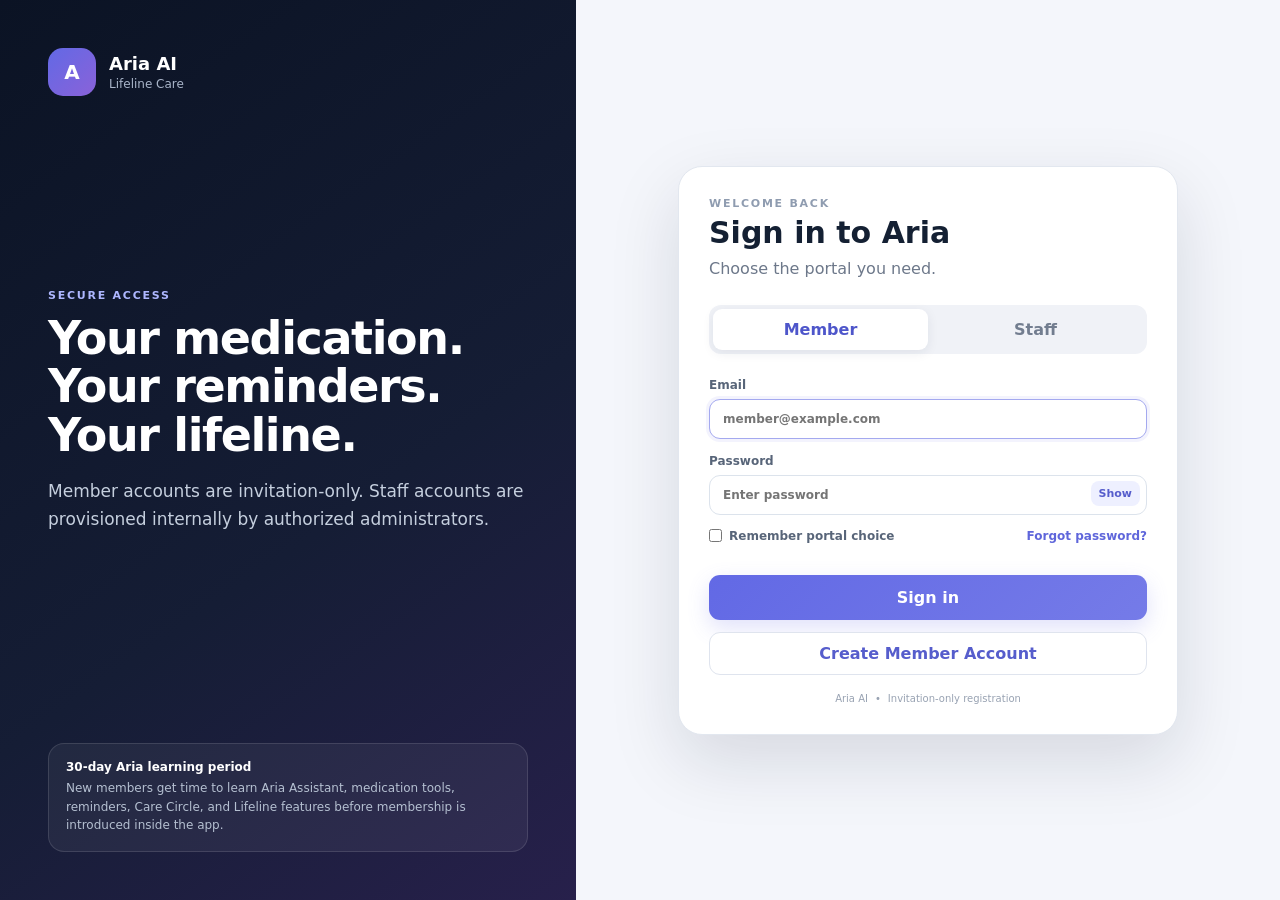
==== login.html @ 2509bb34 "Start members with training trial before membership choice" ====
<!doctype html>
<html lang="en">
<head>
  <meta charset="utf-8" />
  <meta name="viewport" content="width=device-width, initial-scale=1" />
  <meta name="theme-color" content="#0b1324" />
  <title>Sign in — Aria AI</title>
  <link rel="stylesheet" href="login.css" />
</head>
<body>
  <main class="login-shell">
    <section class="login-brand-panel">
      <div class="brand-lockup"><div class="brand-mark">A</div><div><strong>Aria AI</strong><span>Lifeline Care</span></div></div>
      <div class="brand-copy">
        <div class="eyebrow">SECURE ACCESS</div>
        <h1>Your medication. Your reminders. Your lifeline.</h1>
        <p>Member accounts are invitation-only. Staff accounts are provisioned internally by authorized administrators.</p>
      </div>
      <div class="trust-note"><strong>30-day Aria learning period</strong><span>New members get time to learn Aria Assistant, medication tools, reminders, Care Circle, and Lifeline features before membership is introduced inside the app.</span></div>
    </section>

    <section class="login-card-wrap">
      <div class="login-card">
        <div id="signInView">
          <div class="login-heading"><div class="eyebrow">WELCOME BACK</div><h2>Sign in to Aria</h2><p>Choose the portal you need.</p></div>
          <div class="portal-tabs" role="tablist" aria-label="Choose portal"><button class="portal-tab active" id="memberTab" type="button" data-role="member">Member</button><button class="portal-tab" id="staffTab" type="button" data-role="staff">Staff</button></div>
          <form id="loginForm" novalidate>
            <input type="hidden" id="loginRole" value="member" />
            <label>Email<input id="loginEmail" type="email" autocomplete="username" required placeholder="member@example.com" /></label>
            <label>Password<div class="password-field"><input id="loginPassword" type="password" autocomplete="current-password" required placeholder="Enter password" /><button id="togglePassword" type="button" aria-label="Show password">Show</button></div></label>
            <div class="form-row"><label class="remember"><input id="rememberDemo" type="checkbox" /> Remember portal choice</label><button class="link-button" id="forgotPassword" type="button">Forgot password?</button></div>
            <div class="login-error" id="loginError" role="alert" hidden></div>
            <button class="sign-in" type="submit">Sign in</button>
          </form>
          <button class="create-account-link" id="openRegistration" type="button">Create Member Account</button>
          <div class="demo-credentials" id="demoCredentials" hidden></div>
        </div>

        <div id="registrationView" hidden>
          <div class="login-heading"><div class="eyebrow">INVITATION REQUIRED</div><h2>Create Member Account</h2><p>Use the email listed on your approved Aria invitation.</p></div>
          <div class="registration-status" id="registrationStatus">Step 1 of 5 — Confirm invitation</div>

          <section id="eligibilityStep" class="registration-step">
            <label>Application email<input id="registrationEmail" type="email" autocomplete="email" placeholder="you@example.com" /></label>
            <div id="accessCodeWrap" hidden><label>Aria access code<input id="registrationAccessCode" type="text" autocomplete="one-time-code" placeholder="ARIA-XXXX-XXXX" /></label><p class="field-help">Enter the unique code issued with your Aria invitation.</p></div>
            <div class="login-error" id="registrationError" role="alert" hidden></div>
            <button class="sign-in" id="checkEligibility" type="button">Continue</button>
          </section>

          <section id="consentStep" class="registration-step" hidden>
            <div class="consent-card">
              <div class="eyebrow">MEMBER CONSENT</div>
              <h3>Review before continuing</h3>
              <p>Aria helps you record medication information and reminders. Aria Lifeline adds AI conversation support, Care Circle features, and safety-escalation tools when enabled.</p>
              <ul>
                <li>Aria is not a medical professional and does not prescribe medication or replace medical advice.</li>
                <li>Aria is not an emergency dispatch service. Emergency calling remains a direct action from your device.</li>
                <li>Your account activity, consent, medication records, reminders, and enabled Lifeline activity may be stored so Aria can provide the service and maintain an audit history.</li>
                <li>Care Circle and Lifeline location sharing are optional features and require separate choices inside the app.</li>
              </ul>
              <label class="consent-check"><input id="memberConsentRequired" type="checkbox" /> <span>I have reviewed this consent summary and agree to continue creating my Aria account.</span></label>
              <div class="consent-version">Consent version: <span id="consentVersionLabel">Loading…</span></div>
            </div>
            <div class="login-error" id="consentError" role="alert" hidden></div>
            <button class="sign-in" id="acceptConsent" type="button">Accept & Continue</button>
          </section>

          <section id="verificationStep" class="registration-step" hidden>
            <p class="verification-copy" id="verificationCopy">A verification code is required before you can create the account.</p>
            <div class="prototype-code" id="prototypeVerificationCode" hidden></div>
            <label>Email verification code<input id="emailVerificationCode" type="text" inputmode="numeric" autocomplete="one-time-code" maxlength="6" placeholder="6-digit code" /></label>
            <div class="login-error" id="verificationError" role="alert" hidden></div>
            <button class="sign-in" id="verifyEmailCode" type="button">Verify Email</button>
          </section>

          <section id="passwordStep" class="registration-step" hidden>
            <label>Your name<input id="newMemberName" type="text" autocomplete="name" maxlength="120" placeholder="First and last name" /></label>
            <label>Create password<input id="newMemberPassword" type="password" autocomplete="new-password" minlength="14" placeholder="At least 14 characters" /></label>
            <label>Confirm password<input id="confirmMemberPassword" type="password" autocomplete="new-password" minlength="14" placeholder="Confirm password" /></label>
            <p class="field-help">Use at least 14 characters. Aria stores a secure password hash, not your plaintext password.</p>
            <div class="login-error" id="passwordError" role="alert" hidden></div>
            <button class="sign-in" id="continueToPlan" type="button">Continue</button>
          </section>

          <section id="planStep" class="registration-step" hidden>
            <div class="plan-heading"><h3>Start by learning Aria</h3><p>Your account begins with Aria Free and a 30-day Aria Assistant learning period. We will guide you through the app first and introduce Lifeline membership afterward—without interrupting you with an automatic purchase pop-up.</p></div>
            <label class="plan-card selected" data-plan-card="free"><input type="radio" name="ariaPlan" value="free" checked /><span class="plan-copy"><strong>Aria Free + 30-day Assistant trial</strong><small>Medication tracking, scheduled reminders, dose checkoffs, Care Circle setup, Aria Assistant training, and a guided introduction to Lifeline.</small></span><span class="plan-price">$0</span></label>
            <div class="plan-note"><strong>Training first:</strong> once you sign in, Aria will show a short guided tutorial. Membership options are introduced after the tutorial. Lifeline will offer weekly membership at $4.99/week and monthly membership at $19.99/month. Billing is not connected yet.</div>
            <div class="login-error" id="planError" role="alert" hidden></div>
            <button class="sign-in" id="createMemberAccount" type="button">Create Account & Start Learning</button>
          </section>

          <section id="successStep" class="registration-step" hidden>
            <div class="success-panel"><div class="success-icon">✓</div><h3>Account created</h3><p id="successMessage">Your Aria account is ready. Your 30-day Assistant learning period starts today.</p></div>
            <button class="sign-in" id="returnToSignIn" type="button">Go to Sign In</button>
          </section>

          <button class="create-account-link" id="backToSignIn" type="button">Back to sign in</button>
        </div>

        <div class="login-footer"><span>Aria AI</span><span>•</span><span>Invitation-only registration</span></div>
      </div>
    </section>
  </main>
  <script src="login.js"></script>
  <script src="password-recovery-ui.js"></script>
</body>
</html>
---- login.css ----
:root{--nav:#0b1324;--panel:#fff;--bg:#f4f6fb;--text:#142033;--muted:#6d788a;--line:#e2e7ef;--accent:#6269e5;--accent2:#8a62d9;--danger:#b23f53;--shadow:0 26px 70px rgba(13,25,47,.13)}*{box-sizing:border-box}body{margin:0;font-family:Inter,ui-sans-serif,system-ui,-apple-system,BlinkMacSystemFont,"Segoe UI",sans-serif;background:var(--bg);color:var(--text)}button,input{font:inherit}.login-shell{min-height:100vh;display:grid;grid-template-columns:minmax(360px,.9fr) minmax(520px,1.1fr)}.login-brand-panel{background:linear-gradient(145deg,#0b1324 0%,#151d35 58%,#27204b 100%);color:#fff;padding:48px;display:flex;flex-direction:column;justify-content:space-between;min-height:100vh}.brand-lockup{display:flex;align-items:center;gap:13px}.brand-mark{width:48px;height:48px;border-radius:15px;display:grid;place-items:center;background:linear-gradient(135deg,var(--accent),var(--accent2));font-weight:900;font-size:20px}.brand-lockup strong,.brand-lockup span{display:block}.brand-lockup strong{font-size:18px}.brand-lockup span{font-size:12px;color:#a9b5c9;margin-top:3px}.brand-copy{max-width:540px}.eyebrow{font-size:11px;letter-spacing:.16em;font-weight:850;color:#8f9cb0}.brand-copy .eyebrow{color:#aeb7ff}.brand-copy h1{font-size:46px;line-height:1.05;margin:12px 0 18px;letter-spacing:-.03em}.brand-copy p{font-size:17px;line-height:1.65;color:#c5cfde;max-width:500px}.trust-note{border:1px solid rgba(255,255,255,.12);background:rgba(255,255,255,.055);border-radius:16px;padding:16px 17px;max-width:560px}.trust-note strong,.trust-note span{display:block}.trust-note strong{font-size:12px;margin-bottom:5px}.trust-note span{font-size:12px;line-height:1.55;color:#b5c0d1}.login-card-wrap{display:grid;place-items:center;padding:34px}.login-card{width:min(500px,100%);background:var(--panel);border:1px solid var(--line);border-radius:24px;padding:30px;box-shadow:var(--shadow)}.login-heading h2{font-size:30px;margin:5px 0 7px}.login-heading p{margin:0;color:var(--muted);line-height:1.5}.portal-tabs{display:grid;grid-template-columns:1fr 1fr;background:#f0f2f7;border-radius:12px;padding:4px;margin:24px 0}.portal-tab{border:0;background:transparent;border-radius:9px;padding:11px;font-weight:800;color:#727d8f;cursor:pointer}.portal-tab.active{background:#fff;color:#4e56ca;box-shadow:0 3px 12px rgba(25,37,62,.08)}form label,.registration-step label{display:block;font-size:12px;font-weight:750;color:#586579;margin-top:15px}form input[type=email],form input[type=password],.registration-step input[type=email],.registration-step input[type=password],.registration-step input[type=text]{width:100%;margin-top:7px;border:1px solid #dce3ec;border-radius:11px;padding:12px 13px;outline:none;background:#fff;color:var(--text)}form input:focus,.registration-step input:focus{border-color:#a4a9ef;box-shadow:0 0 0 3px rgba(98,105,229,.08)}.password-field{display:flex;align-items:center;position:relative}.password-field input{padding-right:64px!important}.password-field button{position:absolute;right:7px;top:13px;border:0;background:#eef0ff;color:#565dcc;border-radius:8px;padding:6px 8px;font-size:11px;font-weight:800;cursor:pointer}.form-row{display:flex;align-items:center;justify-content:space-between;gap:15px;margin:14px 0 18px}.remember{margin:0!important;display:flex!important;align-items:center;gap:7px;font-weight:600!important}.remember input{margin:0}.link-button{border:0;background:transparent;color:#5f66db;font-size:12px;font-weight:750;cursor:pointer;padding:0}.sign-in{width:100%;border:0;border-radius:11px;padding:13px;background:linear-gradient(135deg,var(--accent),#757be8);color:#fff;font-weight:850;cursor:pointer;box-shadow:0 8px 22px rgba(98,105,229,.2);margin-top:14px}.sign-in:hover{filter:brightness(.98);transform:translateY(-1px)}.sign-in:disabled{opacity:.65;cursor:wait;transform:none}.login-error{background:#fff0f2;border:1px solid #f1cdd4;color:var(--danger);border-radius:10px;padding:10px 12px;font-size:12px;margin:12px 0}.demo-credentials{margin-top:20px;border:1px dashed #ced4e0;background:#fafbfc;border-radius:12px;padding:13px}.demo-credentials strong,.demo-credentials span{display:block}.demo-credentials strong{font-size:11px;color:#5b6679;margin-bottom:6px}.demo-credentials span{font-size:12px;color:#7c8798;line-height:1.6}.create-account-link{width:100%;border:1px solid #dfe4ee;background:#fff;color:#565dcc;border-radius:11px;padding:11px 13px;margin-top:12px;font-weight:800;cursor:pointer}.registration-status{margin:20px 0 8px;background:#f1f2ff;color:#565dcc;border-radius:11px;padding:10px 12px;font-size:11px;font-weight:800}.field-help,.verification-copy{font-size:11px;line-height:1.5;color:#7b8797}.prototype-code{border:1px dashed #c9ceec;background:#f8f8ff;color:#565dcc;border-radius:11px;padding:11px 12px;margin:12px 0;font-size:12px;font-weight:800}.login-footer{display:flex;justify-content:center;gap:7px;flex-wrap:wrap;color:#98a2b2;font-size:10px;margin-top:18px}.consent-card{margin-top:14px;border:1px solid #e2e6f1;background:#fbfbfe;border-radius:16px;padding:18px}.consent-card h3{margin:6px 0 10px;font-size:19px}.consent-card p,.consent-card li{font-size:12px;line-height:1.58;color:#5f6a7d}.consent-card ul{padding-left:18px;margin:10px 0}.consent-card li+li{margin-top:7px}.consent-check{display:flex!important;align-items:flex-start;gap:10px;margin-top:15px!important;padding-top:14px;border-top:1px solid #e6e9f2;color:#303a4d!important}.consent-check input{width:auto!important;margin:2px 0 0!important;flex:0 0 auto}.consent-check span{line-height:1.5}.consent-version{font-size:10px;color:#8b95a5;margin-top:11px}.plan-heading h3{margin:14px 0 6px;font-size:20px}.plan-heading p{margin:0 0 14px;color:#6f7a8d;font-size:12px}.plan-card{display:grid!important;grid-template-columns:auto 1fr auto;gap:12px;align-items:flex-start;border:1px solid #dde3ed;border-radius:14px;padding:14px;margin-top:11px!important;cursor:pointer;background:#fff;transition:.18s ease}.plan-card:hover{border-color:#c8ccf2}.plan-card.selected{border-color:#8f95ee;background:#f8f8ff;box-shadow:0 0 0 3px rgba(98,105,229,.06)}.plan-card input{width:auto!important;margin:3px 0 0!important}.plan-copy strong,.plan-copy small{display:block}.plan-copy strong{font-size:13px;color:#263247}.plan-copy small{font-size:10px;line-height:1.45;color:#7b8798;margin-top:4px;font-weight:600}.plan-price{font-size:14px;font-weight:900;color:#4f56c9;white-space:nowrap}.plan-price small{font-size:9px;font-weight:700;color:#7c8596}.plan-note{margin-top:13px;border-radius:11px;background:#fff8e8;border:1px solid #f0dfaa;color:#7c672d;padding:10px 11px;font-size:10px;line-height:1.5}.success-panel{text-align:center;padding:22px 10px 8px}.success-icon{width:48px;height:48px;border-radius:50%;display:grid;place-items:center;margin:0 auto 12px;background:#eaf8ef;color:#278247;font-weight:900;font-size:20px}.success-panel h3{font-size:22px;margin:0 0 7px}.success-panel p{font-size:12px;color:#697487;line-height:1.55;margin:0 auto;max-width:360px}[hidden]{display:none!important}@media(max-width:900px){.login-shell{grid-template-columns:1fr}.login-brand-panel{min-height:auto;padding:26px}.brand-copy{margin:70px 0 50px}.brand-copy h1{font-size:38px}.login-card-wrap{padding:22px}.login-card{margin-bottom:22px}}@media(max-width:520px){.login-card{padding:22px;border-radius:19px}.brand-copy h1{font-size:33px}.form-row{align-items:flex-start;flex-direction:column}.login-card-wrap{padding:14px}.login-brand-panel{padding:20px}.brand-copy{margin:50px 0 35px}.plan-card{grid-template-columns:auto 1fr}.plan-price{grid-column:2;margin-top:3px}}
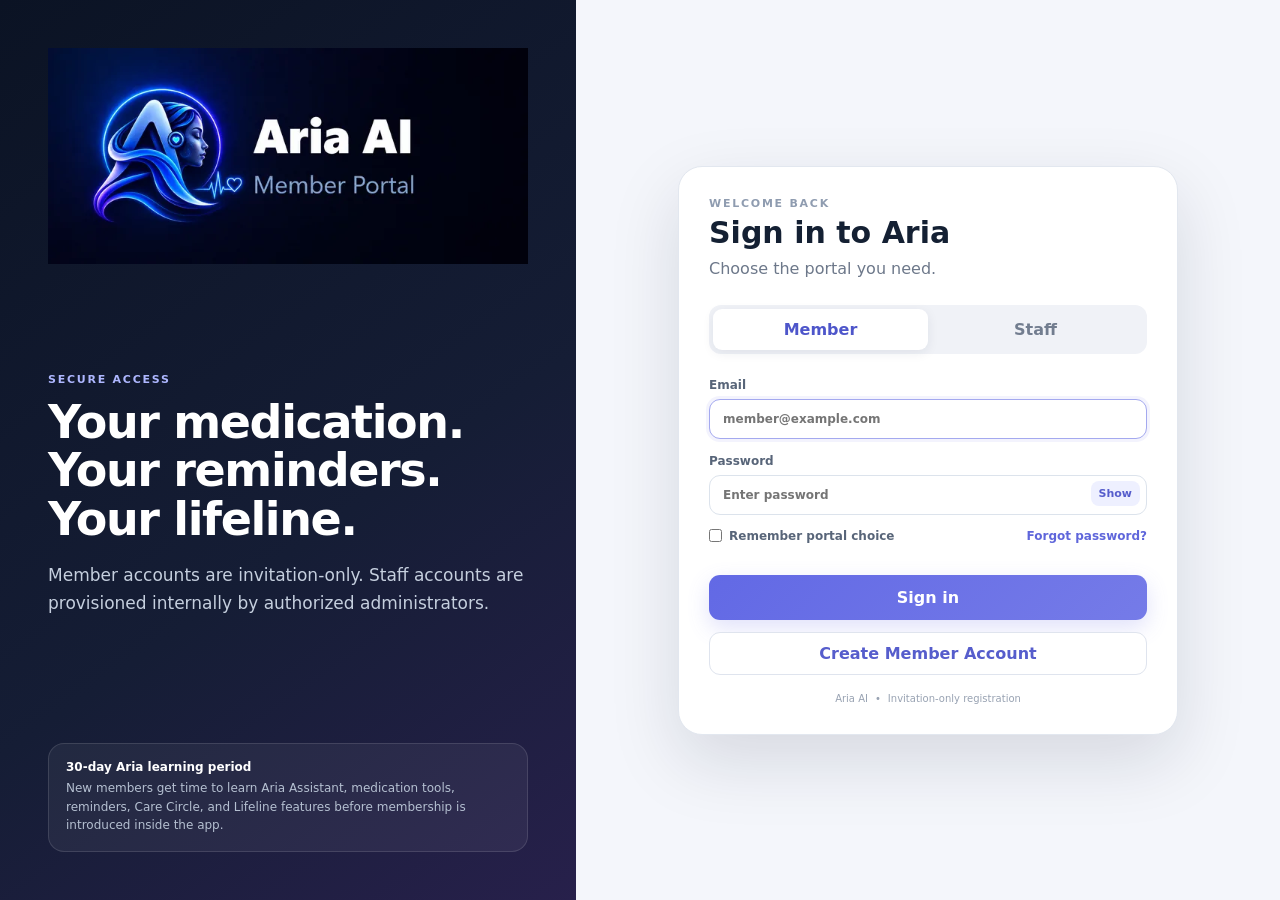
==== commit d11f3ca6: "Use current Aria logo on sign-in page" ====
--- a/login.html
+++ b/login.html
@@ -10,7 +10,9 @@
 <body>
   <main class="login-shell">
     <section class="login-brand-panel">
-      <div class="brand-lockup"><div class="brand-mark">A</div><div><strong>Aria AI</strong><span>Lifeline Care</span></div></div>
+      <div class="brand-lockup brand-lockup-current" aria-label="Aria AI Lifeline Care">
+        <img class="brand-current-logo" src="aria-member-brand.svg" alt="Aria AI" />
+      </div>
       <div class="brand-copy">
         <div class="eyebrow">SECURE ACCESS</div>
         <h1>Your medication. Your reminders. Your lifeline.</h1>
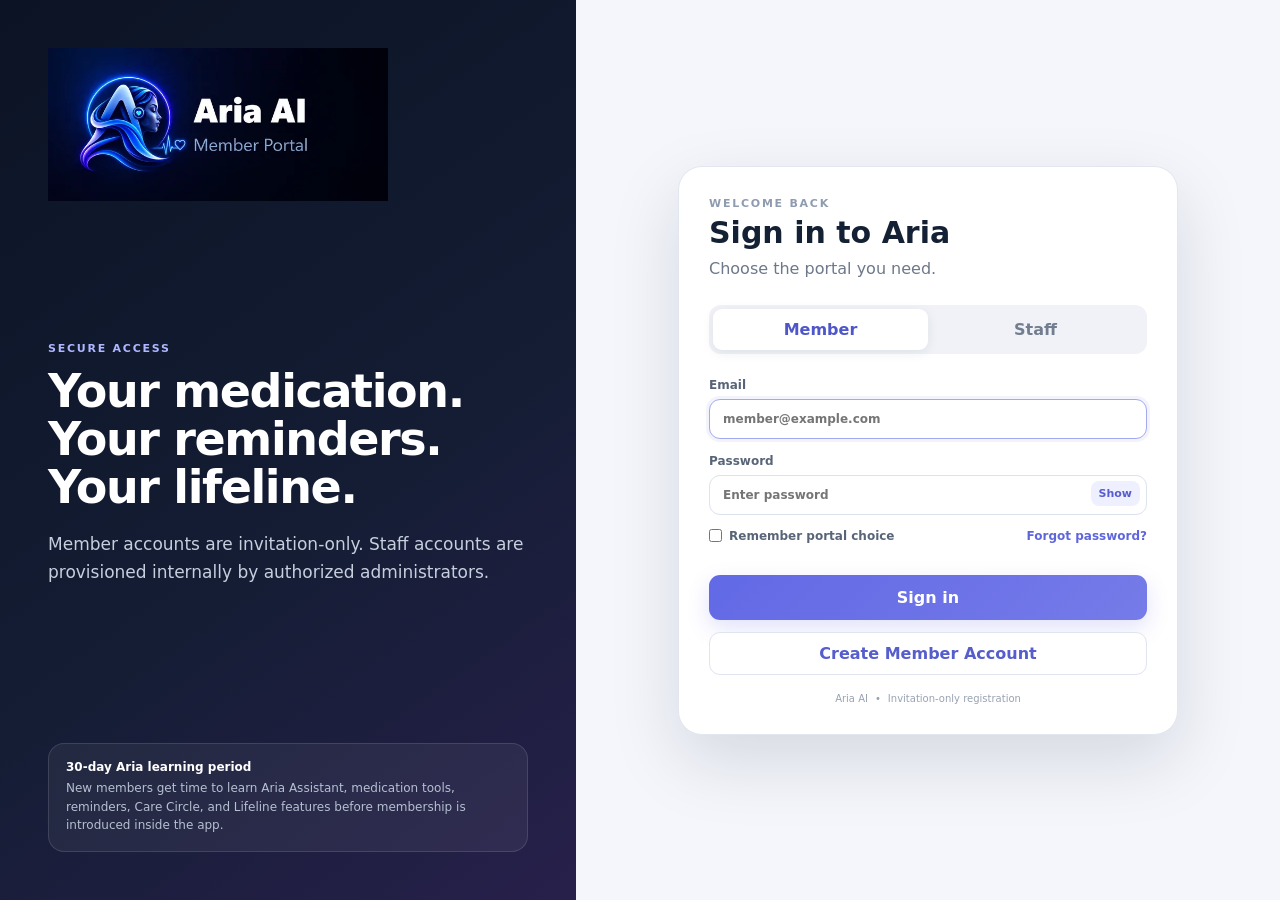
==== commit 47aa382a: "Load current sign-in logo styling" ====
--- a/login.html
+++ b/login.html
@@ -6,6 +6,7 @@
   <meta name="theme-color" content="#0b1324" />
   <title>Sign in — Aria AI</title>
   <link rel="stylesheet" href="login.css" />
+  <link rel="stylesheet" href="login-brand.css" />
 </head>
 <body>
   <main class="login-shell">
--- a/login-brand.css
+++ b/login-brand.css
@@ -0,0 +1,26 @@
+/* Current Aria brand treatment used on the shared sign-in page. */
+.brand-lockup-current {
+  display: block;
+  width: 100%;
+  max-width: 340px;
+}
+
+.brand-current-logo {
+  display: block;
+  width: 100%;
+  height: auto;
+  object-fit: contain;
+  object-position: left center;
+}
+
+@media (max-width: 900px) {
+  .brand-lockup-current {
+    max-width: 285px;
+  }
+}
+
+@media (max-width: 520px) {
+  .brand-lockup-current {
+    max-width: 245px;
+  }
+}
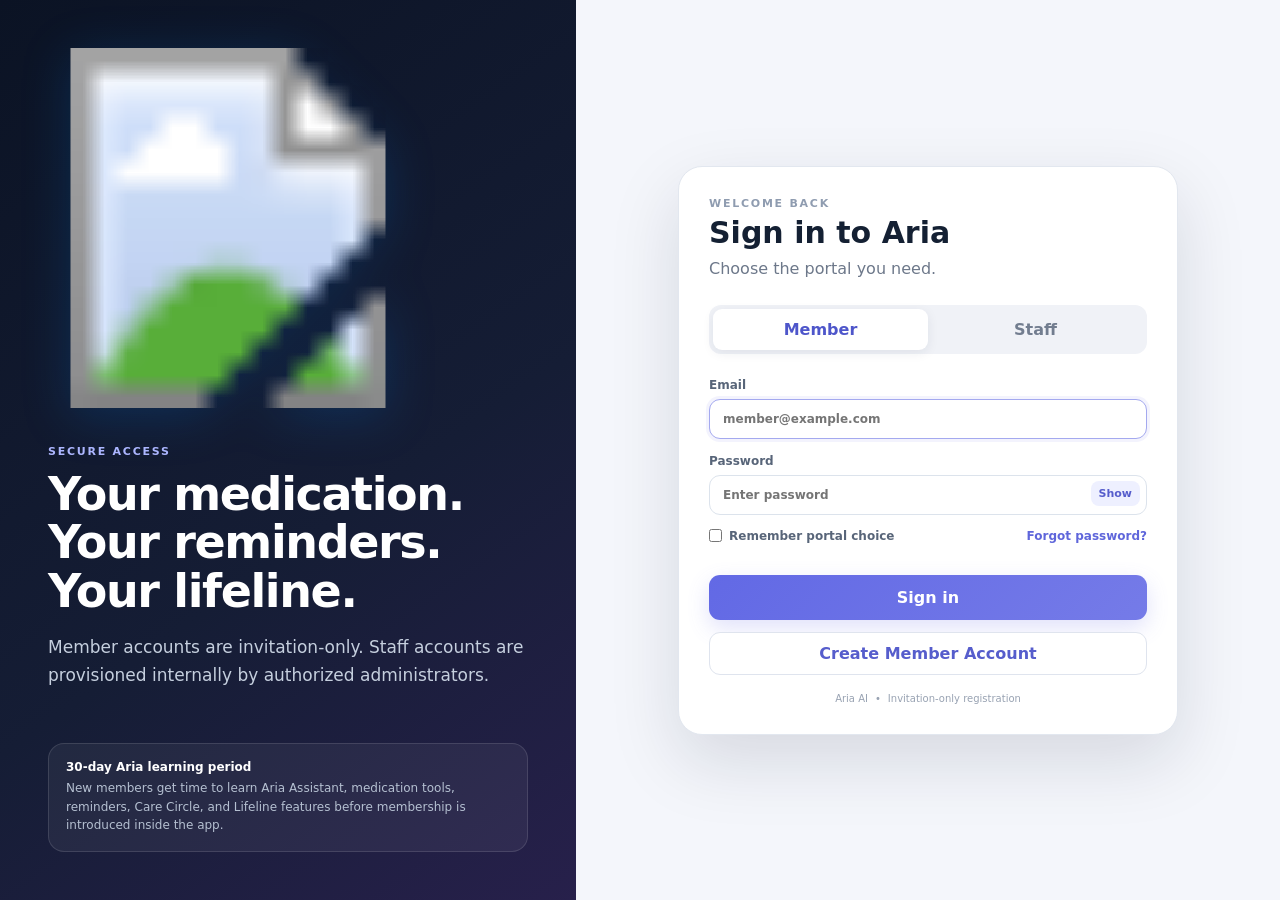
==== commit f0ef4ffb: "Point login directly to Lifeline logo asset" ====
--- a/login.html
+++ b/login.html
@@ -11,8 +11,8 @@
 <body>
   <main class="login-shell">
     <section class="login-brand-panel">
-      <div class="brand-lockup brand-lockup-current" aria-label="Aria AI Lifeline Care">
-        <img class="brand-current-logo" src="aria-member-brand.svg" alt="Aria AI" />
+      <div class="brand-lockup brand-lockup-current" aria-label="Aria Ai Lifeline">
+        <img class="brand-current-logo" src="aria-lifeline-login.svg" alt="Aria Ai Lifeline" />
       </div>
       <div class="brand-copy">
         <div class="eyebrow">SECURE ACCESS</div>
--- a/login-brand.css
+++ b/login-brand.css
@@ -1,8 +1,13 @@
-/* Current Aria brand treatment used on the shared sign-in page. */
+/* Sign-in-only Aria Lifeline brand treatment.
+   The artwork itself is transparent: no card, box, border, or background. */
 .brand-lockup-current {
   display: block;
   width: 100%;
-  max-width: 340px;
+  max-width: 360px;
+  background: transparent;
+  border: 0;
+  box-shadow: none;
+  padding: 0;
 }
 
 .brand-current-logo {
@@ -11,16 +16,20 @@
   height: auto;
   object-fit: contain;
   object-position: left center;
+  background: transparent;
+  border: 0;
+  box-shadow: none;
+  filter: drop-shadow(0 8px 24px rgba(0, 140, 255, .18));
 }
 
 @media (max-width: 900px) {
   .brand-lockup-current {
-    max-width: 285px;
+    max-width: 320px;
   }
 }
 
 @media (max-width: 520px) {
   .brand-lockup-current {
-    max-width: 245px;
+    max-width: 270px;
   }
 }
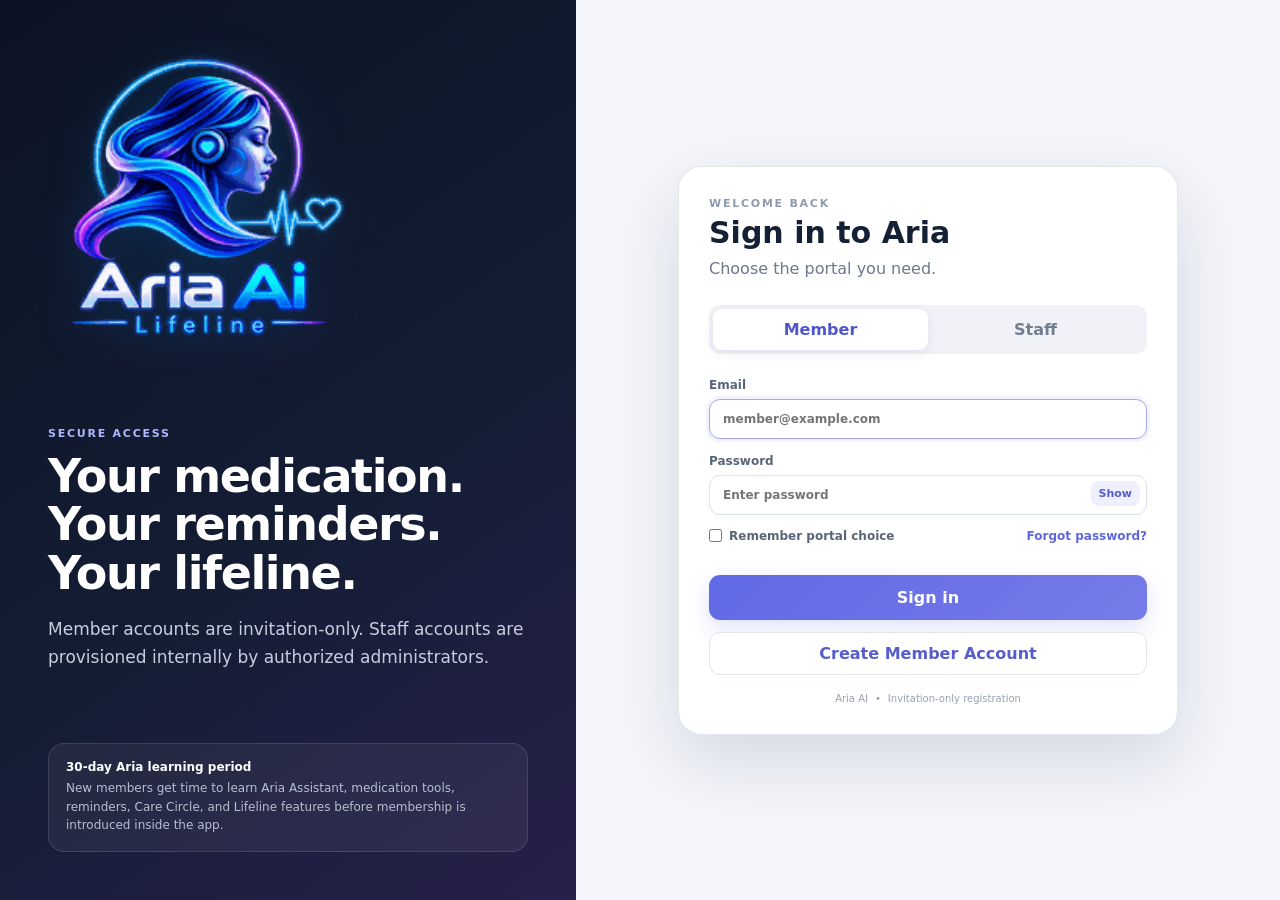
==== commit a029d59a: "Use PNG Lifeline logo on sign in page" ====
--- a/login.html
+++ b/login.html
@@ -12,7 +12,7 @@
   <main class="login-shell">
     <section class="login-brand-panel">
       <div class="brand-lockup brand-lockup-current" aria-label="Aria Ai Lifeline">
-        <img class="brand-current-logo" src="aria-lifeline-login.svg" alt="Aria Ai Lifeline" />
+        <img class="brand-current-logo" src="./aria-lifeline-login.png?v=5" alt="Aria Ai Lifeline" width="192" height="192" decoding="async" fetchpriority="high" />
       </div>
       <div class="brand-copy">
         <div class="eyebrow">SECURE ACCESS</div>
--- a/login-brand.css
+++ b/login-brand.css
@@ -1,9 +1,13 @@
 /* Sign-in-only Aria Lifeline brand treatment.
    The artwork itself is transparent: no card, box, border, or background. */
 .brand-lockup-current {
-  display: block;
+  display: flex;
+  align-items: center;
+  justify-content: flex-start;
   width: 100%;
-  max-width: 360px;
+  max-width: 300px;
+  min-height: 300px;
+  margin: 0 0 24px;
   background: transparent;
   border: 0;
   box-shadow: none;
@@ -13,7 +17,9 @@
 .brand-current-logo {
   display: block;
   width: 100%;
+  max-width: 300px;
   height: auto;
+  aspect-ratio: 1 / 1;
   object-fit: contain;
   object-position: left center;
   background: transparent;
@@ -24,12 +30,24 @@
 
 @media (max-width: 900px) {
   .brand-lockup-current {
-    max-width: 320px;
+    max-width: 260px;
+    min-height: 260px;
+    margin-bottom: 18px;
+  }
+
+  .brand-current-logo {
+    max-width: 260px;
   }
 }
 
 @media (max-width: 520px) {
   .brand-lockup-current {
-    max-width: 270px;
+    max-width: 220px;
+    min-height: 220px;
+    margin-bottom: 14px;
+  }
+
+  .brand-current-logo {
+    max-width: 220px;
   }
 }
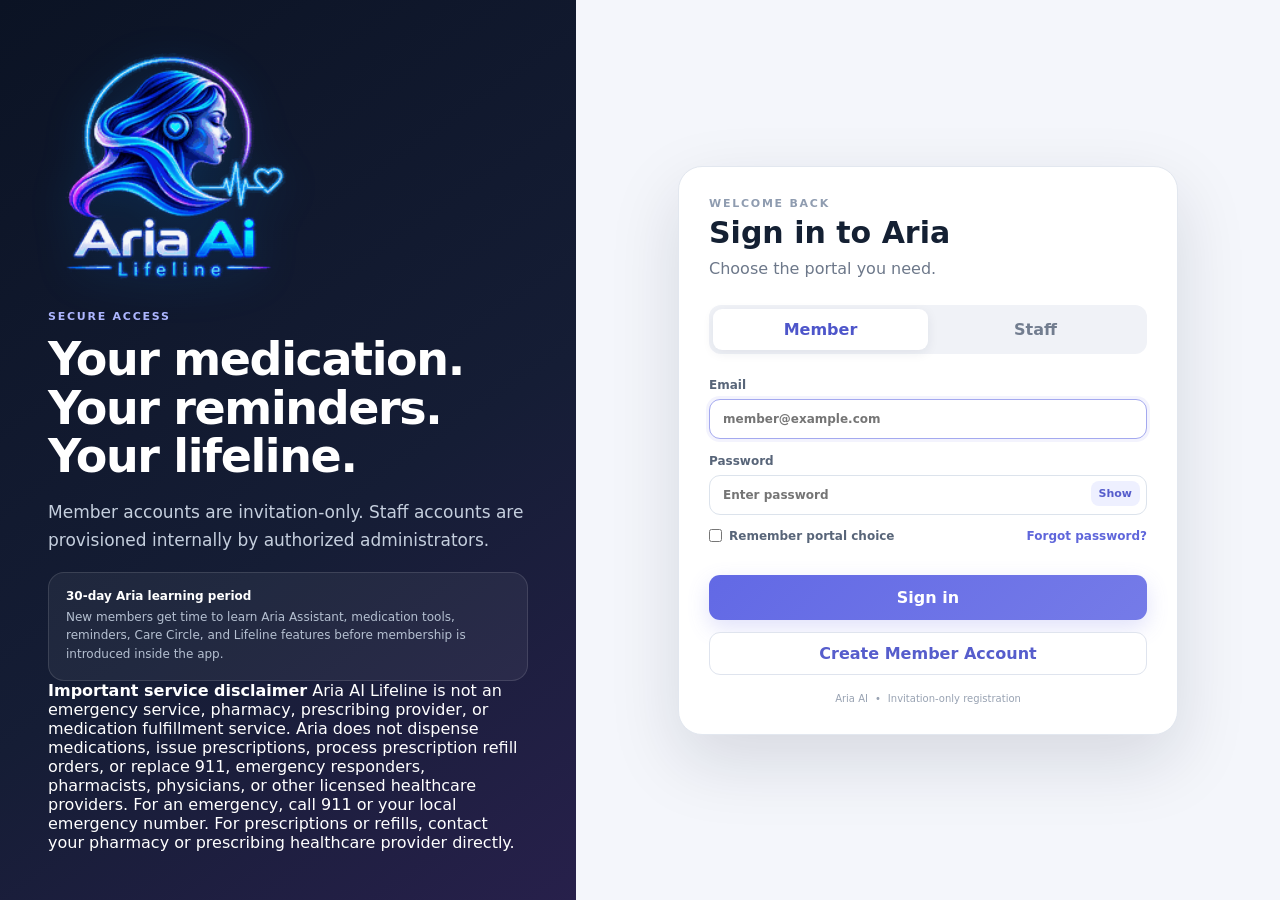
==== commit ddb5213e: "Add emergency and pharmacy disclaimer to login screen" ====
--- a/login.html
+++ b/login.html
@@ -20,6 +20,10 @@
         <p>Member accounts are invitation-only. Staff accounts are provisioned internally by authorized administrators.</p>
       </div>
       <div class="trust-note"><strong>30-day Aria learning period</strong><span>New members get time to learn Aria Assistant, medication tools, reminders, Care Circle, and Lifeline features before membership is introduced inside the app.</span></div>
+      <div class="service-disclaimer" role="note" aria-label="Important service disclaimer">
+        <strong>Important service disclaimer</strong>
+        <span>Aria AI Lifeline is not an emergency service, pharmacy, prescribing provider, or medication fulfillment service. Aria does not dispense medications, issue prescriptions, process prescription refill orders, or replace 911, emergency responders, pharmacists, physicians, or other licensed healthcare providers. For an emergency, call 911 or your local emergency number. For prescriptions or refills, contact your pharmacy or prescribing healthcare provider directly.</span>
+      </div>
     </section>
 
     <section class="login-card-wrap">
@@ -58,6 +62,7 @@
               <ul>
                 <li>Aria is not a medical professional and does not prescribe medication or replace medical advice.</li>
                 <li>Aria is not an emergency dispatch service. Emergency calling remains a direct action from your device.</li>
+                <li>Aria is not a pharmacy or medication fulfillment service and does not dispense medication or process prescription refill orders.</li>
                 <li>Your account activity, consent, medication records, reminders, and enabled Lifeline activity may be stored so Aria can provide the service and maintain an audit history.</li>
                 <li>Care Circle and Lifeline location sharing are optional features and require separate choices inside the app.</li>
               </ul>
--- a/login-brand.css
+++ b/login-brand.css
@@ -1,53 +1,40 @@
-/* Sign-in-only Aria Lifeline brand treatment.
-   The artwork itself is transparent: no card, box, border, or background. */
+/* Sign-in-only Aria Lifeline PNG treatment.
+   Transparent artwork only — no card, box, border, or background. */
 .brand-lockup-current {
   display: flex;
   align-items: center;
   justify-content: flex-start;
   width: 100%;
-  max-width: 300px;
-  min-height: 300px;
-  margin: 0 0 24px;
+  max-width: 240px;
+  margin: 0 0 22px;
+  padding: 0;
   background: transparent;
   border: 0;
   box-shadow: none;
-  padding: 0;
 }
 
 .brand-current-logo {
   display: block;
   width: 100%;
-  max-width: 300px;
   height: auto;
-  aspect-ratio: 1 / 1;
   object-fit: contain;
   object-position: left center;
   background: transparent;
   border: 0;
   box-shadow: none;
-  filter: drop-shadow(0 8px 24px rgba(0, 140, 255, .18));
+  filter: drop-shadow(0 8px 22px rgba(0, 140, 255, .16));
 }
 
 @media (max-width: 900px) {
   .brand-lockup-current {
-    max-width: 260px;
-    min-height: 260px;
+    max-width: 220px;
     margin-bottom: 18px;
-  }
-
-  .brand-current-logo {
-    max-width: 260px;
   }
 }
 
 @media (max-width: 520px) {
   .brand-lockup-current {
-    max-width: 220px;
-    min-height: 220px;
+    max-width: 190px;
     margin-bottom: 14px;
   }
-
-  .brand-current-logo {
-    max-width: 220px;
-  }
 }
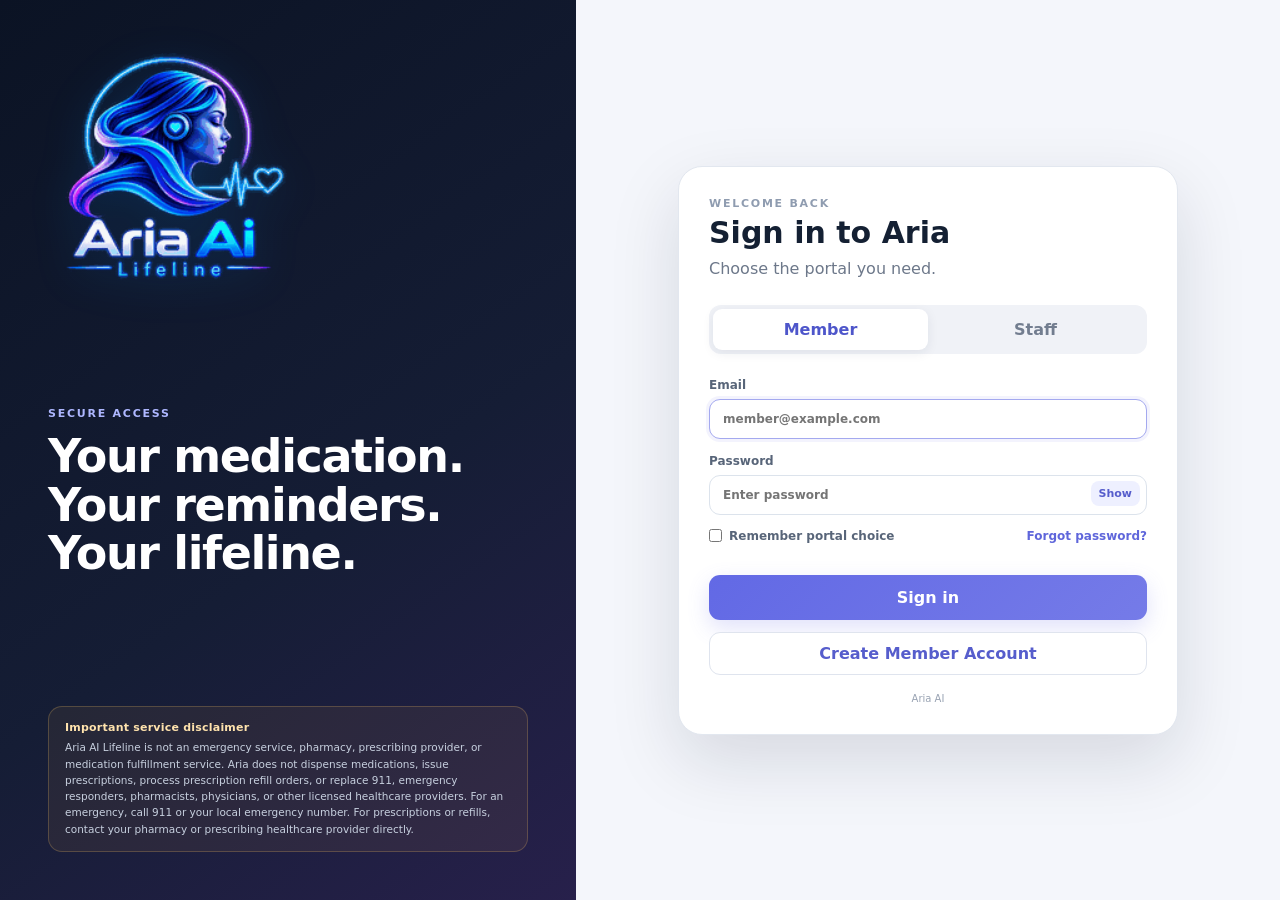
==== commit 0262a658: "Simplify login screen messaging" ====
--- a/login.html
+++ b/login.html
@@ -17,9 +17,7 @@
       <div class="brand-copy">
         <div class="eyebrow">SECURE ACCESS</div>
         <h1>Your medication. Your reminders. Your lifeline.</h1>
-        <p>Member accounts are invitation-only. Staff accounts are provisioned internally by authorized administrators.</p>
       </div>
-      <div class="trust-note"><strong>30-day Aria learning period</strong><span>New members get time to learn Aria Assistant, medication tools, reminders, Care Circle, and Lifeline features before membership is introduced inside the app.</span></div>
       <div class="service-disclaimer" role="note" aria-label="Important service disclaimer">
         <strong>Important service disclaimer</strong>
         <span>Aria AI Lifeline is not an emergency service, pharmacy, prescribing provider, or medication fulfillment service. Aria does not dispense medications, issue prescriptions, process prescription refill orders, or replace 911, emergency responders, pharmacists, physicians, or other licensed healthcare providers. For an emergency, call 911 or your local emergency number. For prescriptions or refills, contact your pharmacy or prescribing healthcare provider directly.</span>
@@ -106,7 +104,7 @@
           <button class="create-account-link" id="backToSignIn" type="button">Back to sign in</button>
         </div>
 
-        <div class="login-footer"><span>Aria AI</span><span>•</span><span>Invitation-only registration</span></div>
+        <div class="login-footer"><span>Aria AI</span></div>
       </div>
     </section>
   </main>
--- a/login-brand.css
+++ b/login-brand.css
@@ -25,6 +25,33 @@
   filter: drop-shadow(0 8px 22px rgba(0, 140, 255, .16));
 }
 
+.service-disclaimer {
+  max-width: 560px;
+  margin-top: 14px;
+  padding: 14px 16px;
+  border: 1px solid rgba(255, 199, 102, .22);
+  border-radius: 14px;
+  background: rgba(255, 179, 71, .07);
+}
+
+.service-disclaimer strong,
+.service-disclaimer span {
+  display: block;
+}
+
+.service-disclaimer strong {
+  margin-bottom: 5px;
+  color: #ffe3ad;
+  font-size: 11px;
+  letter-spacing: .02em;
+}
+
+.service-disclaimer span {
+  color: #c7d0df;
+  font-size: 10.5px;
+  line-height: 1.55;
+}
+
 @media (max-width: 900px) {
   .brand-lockup-current {
     max-width: 220px;
@@ -37,4 +64,8 @@
     max-width: 190px;
     margin-bottom: 14px;
   }
+
+  .service-disclaimer {
+    padding: 12px 13px;
+  }
 }
